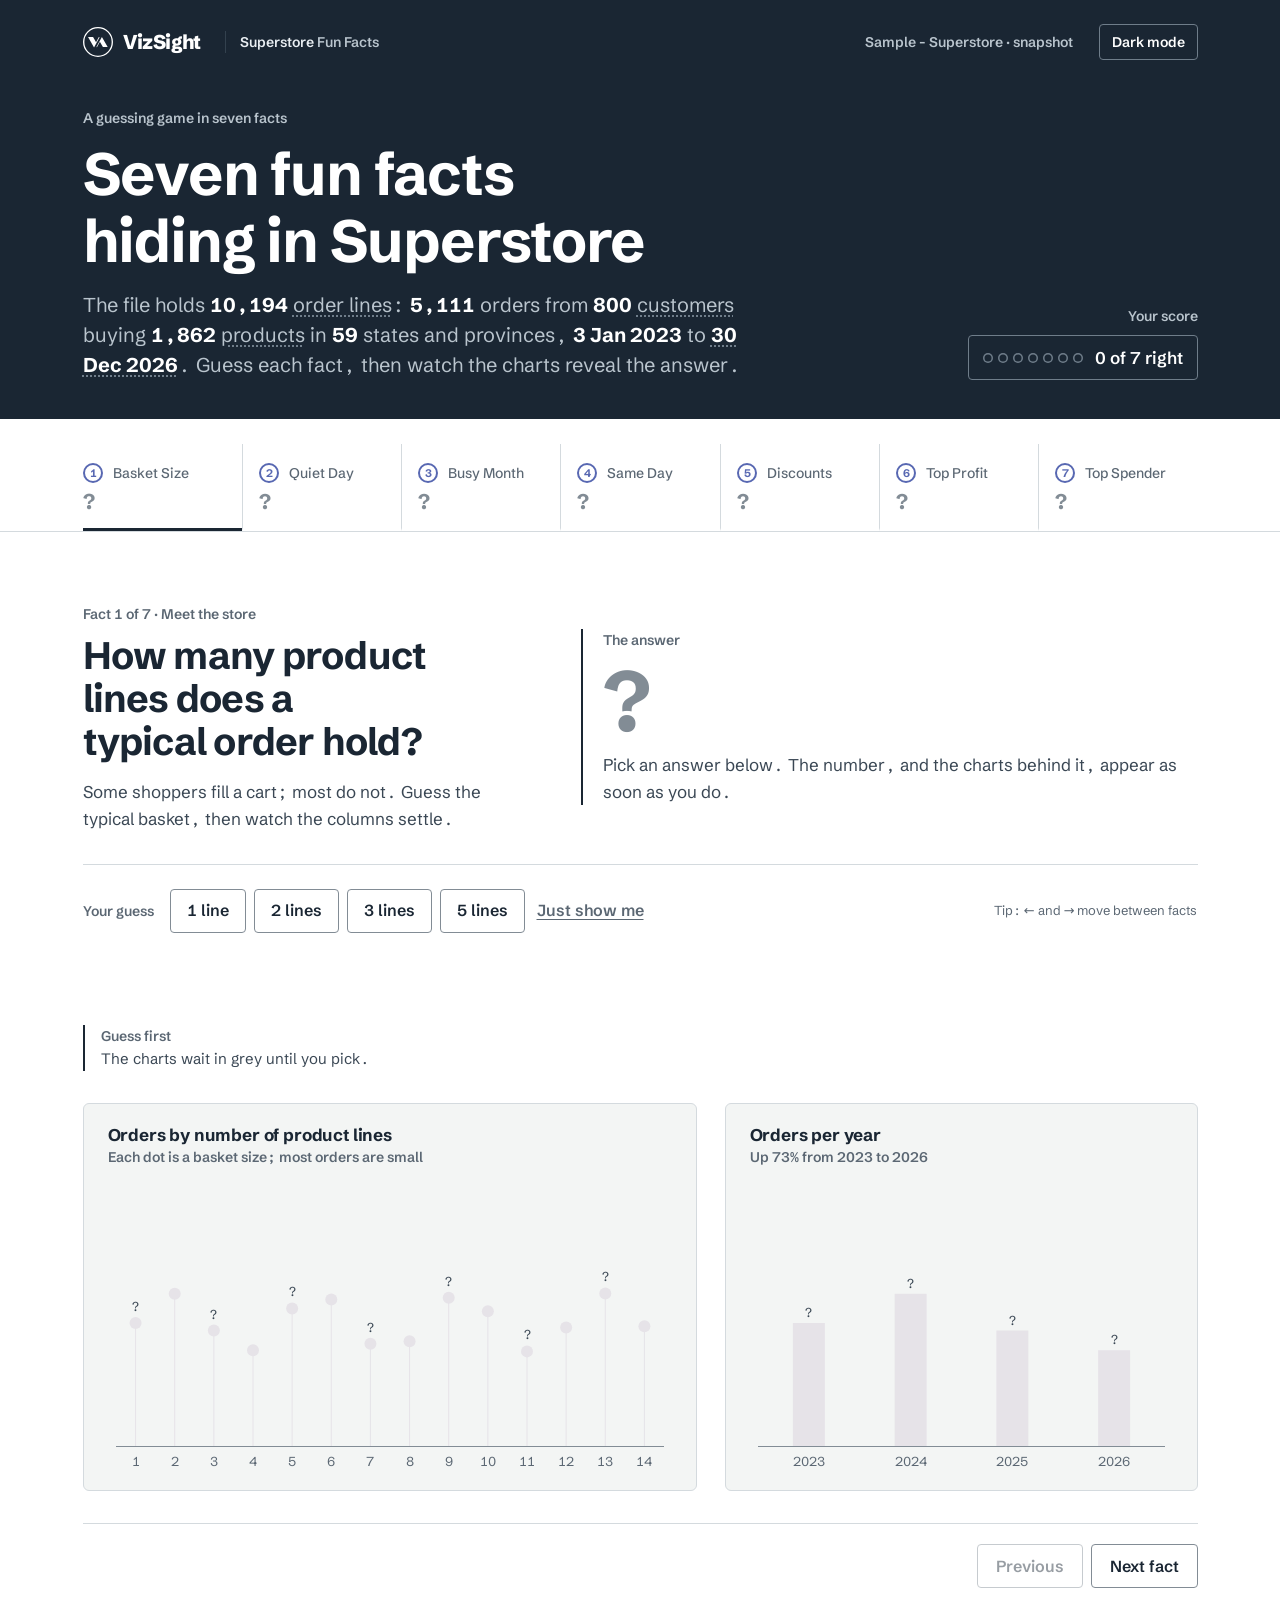
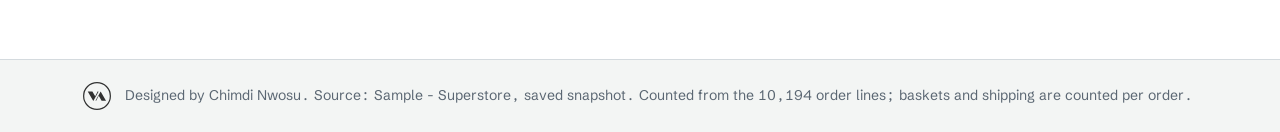
==== portrait/index.html @ 03ca24a1 "Make the landscape (1600 x 1000) version the main page The landscape build is now at the site root. " ====
<!doctype html>
<html lang="en">
  <head>
    <meta charset="utf-8" />
    <meta name="viewport" content="width=device-width, initial-scale=1" />
    <title>Superstore Fun Facts</title>
    <link rel="stylesheet" href="src/styles.css" />
  </head>
  <body>
    <div id="app"></div>
    <!-- Static version for Tableau Public: data.js holds a snapshot of Sample - Superstore,
         and static-data.js answers the app's queries from it in place of the Tableau Extensions API. -->
    <script src="src/data.js"></script>
    <script src="src/static-data.js"></script>
    <script src="src/app.js"></script>
  </body>
</html>
---- portrait/src/styles.css ----
/* Superstore Fun Facts, VizSight Analytics data app design system v0.1 (tokens.css + DESIGN-SYSTEM.md). */
@font-face {
  font-family: "Schibsted Grotesk Variable";
  src: url("schibsted-grotesk-latin-wght-normal.woff2") format("woff2");
  font-weight: 400 900;
  font-style: normal;
  font-display: swap;
}

:root {
  /* chrome */
  --paper: #f3f5f4;
  --surface: #ffffff;
  --ink: #1a2633;
  --ink-2: #3a4754;
  --muted: #5b6773;
  --line: #d4dade;
  --line-strong: #828c95;
  --on-ink: #e9eef2;
  --on-ink-muted: #b9c4cd;
  --on-ink-rule: #33414e;
  --on-ink-line: #6f7d8a;

  /* data: Fieldnotes chart palette, Test 0.1. Positive stays the original green (confirmed), negative is the proposed #C45D51. */
  --data: #5868B2;          /* focus / highlighted mark: chart.state.focus */
  --data-soft: #BAC2E5;     /* comparison tint: indigo.03 */
  --data-neutral: #D9DBE2;  /* de-emphasized context: chart.state.deemphasized */
  --plan: #7B7D86;          /* chart.neutral: exactly on reference */
  --gridline: #E6E3E8;      /* chart.gridline */
  --placeholder: #E6E3E8;   /* pre-guess grey marks */
  --teal: #117a74;          /* positive / favorable: current green, kept */
  --negative: #DB6A93;      /* negative: soft pink (VizSight 0.2), 3.2:1: marks and numbers 24px+ only */
  --redline: #3a4754;       /* variant: graphite annotation (system ink-2); burnt sienna #a8541f, orange #d9560b and magenta #c8235a were tried */

  /* kit categorical (assign by stable category ID: Alpha..Foxtrot = 01..06; first four are the core set) */
  --cat-01: #5868B2; --cat-02: #DE8555; --cat-03: #4698B8; --cat-04: #9B6BA8; --cat-05: #C96383; --cat-06: #687386;
  --mark-outline: #59606F;  /* needed around Apricot (2.77:1 on white) when its boundary matters */
  /* kit sequential, low to high */
  --seq-indigo-1: #F0F1FA; --seq-indigo-2: #D9DDF2; --seq-indigo-3: #BAC2E5; --seq-indigo-4: #8C99CF; --seq-indigo-5: #5868B2; --seq-indigo-6: #35437F;
  --seq-orchid-1: #F6EFF8; --seq-orchid-2: #E8D5ED; --seq-orchid-3: #D2B3DC; --seq-orchid-4: #B98BC6; --seq-orchid-5: #9B6BA8; --seq-orchid-6: #694773;
  /* kit signals */
  --signal-caution: #A66E12; --signal-critical: #A42F49;

  /* shape */
  --radius: 4px;
  --radius-sm: 3px;
  --radius-tag: 2px;
  --radius-board: 6px;
  --shadow-board: 0 30px 60px -40px rgba(26, 38, 51, .45);
  --wrap: 1200px;
  --gutter: clamp(1rem, 4vw, 2.5rem);
  --band: clamp(2.5rem, 5.5vw, 4.5rem);

  /* type */
  --font-sans: "Schibsted Grotesk Variable", ui-sans-serif, system-ui, sans-serif;
  --text-hero: clamp(2.5rem, 1.6rem + 3.8vw, 4.5rem);
  --text-heading: clamp(1.75rem, 1.4rem + 1.4vw, 2.25rem);
  --text-big-number: clamp(3rem, 2rem + 4vw, 5rem);
  --text-kpi: clamp(1.5rem, 1.1rem + 1.6vw, 2.6rem);

  /* chart roles read by app.js */
  --chart-accent: #5868B2;
  --chart-context: #D9DBE2;
  --chart-positive: #117a74;
  --chart-negative: #DB6A93;
  --chart-placeholder: #E6E3E8;
  --app-ink: #1a2633;
  --app-ink-muted: #5b6773;
}

* { box-sizing: border-box; }

/* ---------- Dark theme: token overrides. Toggled by data-theme="dark" on <html>; app.js re-reads the chart tokens on switch. ---------- */
html[data-theme="dark"] {
  --paper: #1f2b38;
  --surface: #151e29;
  --ink: #e3e8ec; /* softened from #eef2f5 so big headings do not glare on the dark surface */
  --ink-2: #c9d2da;
  --muted: #9aa7b3;
  --line: #2f3d4b;
  --line-strong: #6f7d8a;
  --data: #8C99CF;
  --data-soft: #BAC2E5;
  --data-neutral: #3a4756;
  --plan: #9aa3ad;
  --gridline: #2f3d4b;
  --placeholder: #46566a;
  --teal: #3fb8ae;
  --negative: #F08DB2;      /* dark-mode soft pink */
  --mark-outline: #9aa7b3;
  color-scheme: dark;
}
html[data-theme="dark"] .hero { background: #0f1720; }
html[data-theme="dark"] .site-footer { background: #0f1720; color: var(--ink-2); }
html[data-theme="dark"] .site-footer b { color: var(--ink); }
html[data-theme="dark"] .brand-mark, html[data-theme="dark"] .site-footer img { filter: none; }
html[data-theme="dark"] .tile:hover { background: rgba(255, 255, 255, .06); }
html[data-theme="dark"] .tile-n { color: #0f1720; }
html[data-theme="dark"] .choice.right, html[data-theme="dark"] .seg button[aria-pressed="true"], html[data-theme="dark"] .btn.primary { color: #0f1720; }
html[data-theme="dark"] .choice.right, html[data-theme="dark"] .seg button[aria-pressed="true"], html[data-theme="dark"] .btn.primary { background: #c5ced6; border-color: #c5ced6; } /* filled controls a step greyer than text: a large white block glares more than letters do */
html[data-theme="dark"] .btn.primary:hover:not([disabled]) { color: #0f1720; }
html[data-theme="dark"] .tip { background: #eef2f5; color: #1a2633; }
html[data-theme="dark"] .tip .tt, html[data-theme="dark"] .tip .tr span:last-child { color: #1a2633; }
html[data-theme="dark"] .tip .tr { color: #3a4754; }

/* Theme toggle sits at the right end of the hero brand bar */
.theme-toggle { margin-left: 16px; flex: none; display: inline-flex; align-items: center; gap: 8px; background: transparent; cursor: pointer;
  border: 1px solid var(--on-ink-line); border-radius: var(--radius); padding: 6px 12px; min-height: 32px; font-size: 14px; font-weight: 600; color: var(--hero-fg);
  transition: border-color 180ms ease-out; }
.theme-toggle:hover { border-color: var(--data); }
html[data-theme="dark"] .theme-toggle { color: #eef2f5; }
html, body {
  margin: 0;
  background: var(--paper);
  color: var(--ink-2);
  font-family: var(--font-sans);
  font-size: 17px;
  line-height: 1.6;
  font-variant-numeric: tabular-nums;
  -webkit-font-smoothing: antialiased;
}
#app { min-height: 100vh; display: flex; flex-direction: column; }
button { font: inherit; color: inherit; }
button:focus-visible { outline: 2px solid var(--data); outline-offset: 3px; }
b, strong { font-weight: 700; color: var(--ink); }
h1, h2 { text-wrap: balance; font-weight: 700; letter-spacing: -.02em; line-height: 1.12; margin: 0; }
p { text-wrap: pretty; }

.wrap { max-width: var(--wrap); margin: 0 auto; padding-left: var(--gutter); padding-right: var(--gutter); }

/* ---------- Eyebrow, labels ---------- */
.eyebrow { font-size: 14px; font-weight: 600; color: var(--muted); display: block; }
.eyebrow > span { display: none; }
.label { font-size: 14px; font-weight: 600; color: var(--muted); white-space: nowrap; }

/* ---------- Hero band (the one ink band) ---------- */
/* Hero: the one ink band, white text. --hero-fg is the strong text colour. On the lighter grey band the hero redefines the on-ink tokens locally (footer and tooltip keep the dark-band values). */
.hero { --hero-fg: #fff; background: var(--ink); color: var(--hero-fg); }
html[data-theme="dark"] .hero { --hero-fg: var(--ink); --on-ink: var(--ink); --on-ink-muted: var(--ink-2); --on-ink-rule: var(--line); --on-ink-line: var(--line-strong); }
.hero b { color: var(--hero-fg); }
.hero .eyebrow, .hero .label { color: var(--on-ink-muted); }
.brand { display: flex; align-items: center; gap: 10px; padding-top: 24px; padding-bottom: 8px; }
.brand-mark { width: 30px; height: 30px; display: block; }
.brand-name { font-size: 20px; font-weight: 800; letter-spacing: -.03em; color: var(--hero-fg); }
.brand-rule { display: none; }
.brand-app { font-size: 14px; font-weight: 600; color: var(--on-ink-muted); margin-left: 14px; padding-left: 14px; border-left: 1px solid var(--on-ink-rule); white-space: nowrap; }
.brand-app b { color: var(--on-ink); font-weight: 600; }
.brand-space { flex: 1; }
.brand-source { font-size: 14px; font-weight: 600; color: var(--on-ink-muted); white-space: nowrap; }

.top { padding-top: clamp(1.5rem, 3vw, 2.5rem); padding-bottom: clamp(1.5rem, 3vw, 2.5rem); }
.top-row { display: flex; align-items: flex-end; justify-content: space-between; gap: 48px; }
.top-row > div:first-child { flex: 1 1 auto; min-width: 0; }
.top h1 { font-size: clamp(2.25rem, 1.2rem + 3.2vw, 3.5rem); max-width: none; text-wrap: balance; color: var(--hero-fg); margin: 12px 0 16px; }
.intro { margin: 0; font-size: 20px; line-height: 1.5; color: var(--on-ink-muted); max-width: 40rem; }
.score { display: grid; gap: 8px; justify-items: end; flex: none; }
.score-row { display: flex; align-items: center; gap: 12px; border: 1px solid var(--on-ink-line); border-radius: var(--radius);
  padding: 8px 14px; font-weight: 600; color: var(--hero-fg); white-space: nowrap; }
.score-dots { display: inline-flex; gap: 5px; }
.score-dots i { width: 10px; height: 10px; border-radius: 50%; background: transparent; box-shadow: inset 0 0 0 1.5px var(--on-ink-line);
  transition: background-color 180ms ease-out; }
.score-dots i.got, .score-dots i.miss { background: #fff; box-shadow: none; }
.score-row.pop { animation: pop 420ms ease-out; }
@keyframes pop { 40% { transform: scale(1.06); } }

/* Fact tiles: KPI row on the white surface, below the hero, dividers between */
.tiles-band { background: var(--surface); padding-top: clamp(1rem, 2vw, 1.5rem); border-bottom: 1px solid var(--line); }
.tiles { display: grid; grid-template-columns: repeat(7, minmax(0, 1fr)); }
.tile { display: flex; flex-direction: column; gap: 6px; text-align: left; background: transparent; border: 0;
  border-left: 1px solid var(--line); border-bottom: 3px solid transparent; padding: 18px 16px 14px; cursor: pointer;
  transition: background-color 180ms ease-out, border-color 180ms ease-out; }
.tile:first-child { border-left: 0; padding-left: 0; }
.tile:hover { background: rgba(26, 38, 51, .05); }
.tile[aria-current="step"] { border-bottom-color: var(--ink); }
.tile-head { display: flex; align-items: center; gap: 8px; }
/* Redline marker (numbered list that is not a table): solid disc, white number, 16% halo. Scaled down from 26px to 20px. */
.tile-n { display: inline-grid; place-items: center; width: 20px; height: 20px; border-radius: 50%; flex: none;
  background: var(--data); color: #fff; font-size: 11px; font-weight: 700; line-height: 1; box-shadow: 0 0 0 3px #5868b229; margin-right: 2px;
  animation: markerPop 350ms cubic-bezier(.2, .8, .3, 1.3) both; }
/* Entrance: pop in once (scale .3 to 1, opacity 0 to 1, 350ms), 220ms apart in reading order */
.tile:nth-child(1) .tile-n { animation-delay: 0ms; }
.tile:nth-child(2) .tile-n { animation-delay: 220ms; }
.tile:nth-child(3) .tile-n { animation-delay: 440ms; }
.tile:nth-child(4) .tile-n { animation-delay: 660ms; }
.tile:nth-child(5) .tile-n { animation-delay: 880ms; }
.tile:nth-child(6) .tile-n { animation-delay: 1100ms; }
.tile:nth-child(7) .tile-n { animation-delay: 1320ms; }
@keyframes markerPop { from { transform: scale(.3); opacity: 0; } to { transform: scale(1); opacity: 1; } }
.tiles.settled .tile-n { animation: none; }
/* answered / not yet: an open ring with the number for facts not yet guessed, a solid disc with a tick once answered */
.tile:not(.done) .tile-n { background: transparent; color: var(--data); box-shadow: inset 0 0 0 2px var(--data); }
.tile:not(.done) .tile-name { color: var(--muted); font-weight: 500; }
.tile.done .tile-name { color: var(--ink); font-weight: 700; }
.tile.done .tile-n { box-shadow: 0 0 0 3px #5868b240; }
.tile.done[data-tone="pos"] .tile-n { background: var(--teal); box-shadow: 0 0 0 3px #117a7433; }
.tile.done[data-tone="neg"] .tile-n { background: var(--negative); box-shadow: 0 0 0 3px #db6a9333; }
html[data-theme="dark"] .tile:not(.done) .tile-n { color: #8f9ce0; box-shadow: inset 0 0 0 2px #8f9ce0; }
.kbd-hint { margin-left: auto; font-size: 13px; color: var(--muted); align-self: center; }
.score .skip { font-size: 14px; padding: 4px 4px; color: var(--on-ink-muted); }
.score .skip:hover { color: #fff; }
.tile-name { font-size: 14px; font-weight: 600; color: var(--muted); white-space: nowrap; overflow: hidden; text-overflow: ellipsis; }
/* KPI value never wraps and never leaves its cell: size it from the tile's own width (container query), not the viewport.
   The longest answers ("Wednesday", "−$1,981", "September") are about 9 characters, so 15cqw keeps them inside the padded cell. */
.tile { container-type: inline-size; }
.tile-big { font-size: clamp(1.25rem, 15cqw, 2.6rem); font-weight: 700; line-height: 1.1; color: var(--ink); white-space: nowrap; max-width: 100%;
  transform-origin: 50% 60%; }
.tile-big.hidden { color: var(--line-strong); }
.tile-big.flip { animation: flip 600ms cubic-bezier(.2, .7, .2, 1); }
@keyframes flip { from { transform: rotateX(90deg); opacity: 0; } to { transform: none; opacity: 1; } }
/* Signed numbers on light bands: teal / negative with an arrow cue */
.pos { color: var(--teal); }
.neg { color: var(--negative); }
/* Soft pink is under 4.5:1, so negative numbers in running text stay ink and only the arrow wears the pink.
   Headlines (24px and up) can wear it, as can the tile values and the big finding number. */
b.neg { color: var(--ink); }
b.neg .arr { color: var(--negative); }
.card h2 b.neg { color: var(--negative); }

/* ---------- Bands ---------- */
.body { background: var(--surface); padding-top: var(--band); padding-bottom: var(--band); }
.card { animation: none; }
.card.enter-next { animation: enterNext 450ms cubic-bezier(.2, .7, .2, 1); }
.card.enter-prev { animation: enterPrev 450ms cubic-bezier(.2, .7, .2, 1); }
@keyframes enterNext { from { opacity: .35; transform: translateY(16px); } to { opacity: 1; transform: none; } }
@keyframes enterPrev { from { opacity: .35; transform: translateY(16px); } to { opacity: 1; transform: none; } }

/* Finding band: text 5fr, finding number + chart 7fr */
.head { display: grid; grid-template-columns: minmax(0, 5fr) minmax(0, 7fr); gap: clamp(2rem, 4.5vw, 4.5rem); align-items: center; }
.card h2 { font-size: var(--text-heading); max-width: 24ch; margin: 10px 0 14px; color: var(--ink); }
.swap { animation: swap 450ms cubic-bezier(.2, .7, .2, 1); }
@keyframes swap { from { opacity: .35; transform: translateY(8px); } to { opacity: 1; transform: none; } }
.lede { margin: 0; font-size: 17px; line-height: 1.6; color: var(--ink-2); max-width: 36rem; }

.finding { border-left: 2px solid var(--ink); padding-left: 20px; min-height: 0; }
.finding .v { font-size: var(--text-big-number); font-weight: 700; line-height: 1.05; letter-spacing: -.02em; margin: 4px 0 6px;
  white-space: nowrap; color: var(--data); }
.finding .v.hidden { color: var(--line-strong); }
.finding .v.pos { color: var(--teal); }
.finding .v.neg { color: var(--negative); }
.finding .c { font-size: 17px; color: var(--ink-2); margin: 0; max-width: 36rem; }
.finding .why { margin: 14px 0 0; padding-top: 12px; border-top: 1px solid var(--line); font-size: 15px; color: var(--ink-2); }
.finding .why .label { display: block; margin-bottom: 2px; font-size: 14px; }

/* Quiz row: ghost choice buttons, selected in ink */
.quiz { display: grid; grid-template-columns: minmax(0, 1fr); gap: 12px; margin-top: 32px; padding-top: 24px; border-top: 1px solid var(--line); }
.qrow { display: flex; flex-wrap: wrap; align-items: center; gap: 8px; }
.qrow .label { margin-right: 8px; }
.choice { background: transparent; color: var(--ink); border: 1.5px solid var(--line-strong); border-radius: var(--radius);
  padding: 8px 16px; min-height: 40px; font-size: 16px; font-weight: 600; cursor: pointer; white-space: nowrap;
  transition: border-color 180ms ease-out, background-color 180ms ease-out, color 180ms ease-out, opacity 180ms ease-out; }
.choice:hover:not([disabled]) { border-color: var(--data); color: var(--data); }
.choice[disabled] { cursor: default; }
.choice.right { background: var(--ink); border-color: var(--ink); color: #fff; }
.choice.right .tick { margin-left: 6px; font-weight: 700; }
.choice.wrong { border-color: var(--negative); color: var(--ink-2); text-decoration: line-through; text-decoration-color: var(--negative); }
.choice.faded { opacity: .5; }
.skip { border: 0; background: none; padding: 8px 4px; font-size: 16px; font-weight: 600; color: var(--muted); cursor: pointer;
  text-decoration: underline; text-underline-offset: 3px; white-space: nowrap; }
.skip:hover { color: var(--data); }
.verdict { margin: 0; font-size: 15px; color: var(--ink-2); display: flex; align-items: center; gap: 10px; }
.verdict.in { animation: swap 400ms cubic-bezier(.2, .7, .2, 1); }
/* Finding tag: outlined, 1px in its own colour, 2px radius */
.badge { display: inline-flex; align-items: center; border-radius: var(--radius-tag); padding: 1px 8px; font-size: 12px; font-weight: 600;
  white-space: nowrap; flex: none; background: transparent; }
.badge.right { border: 1px solid var(--teal); color: var(--teal); }
.badge.miss { border: 1px solid var(--negative); color: var(--ink-2); }

/* Controls row */
.controls { display: grid; grid-template-columns: minmax(0, 1fr); gap: 16px; margin-top: 24px; }
.ctl { display: flex; align-items: center; gap: 20px; flex-wrap: wrap; min-height: 40px; }
.seg { display: inline-flex; flex-wrap: wrap; gap: 8px; }
.seg button { background: transparent; border: 1.5px solid var(--line-strong); border-radius: var(--radius); padding: 6px 14px; min-height: 36px;
  font-size: 15px; font-weight: 600; color: var(--ink); cursor: pointer; white-space: nowrap;
  transition: color 180ms ease-out, border-color 180ms ease-out, background-color 180ms ease-out; }
.seg button:hover { border-color: var(--data); color: var(--data); }
.seg button[aria-pressed="true"] { background: var(--ink); border-color: var(--ink); color: #fff; }
.ctl-note { font-size: 15px; color: var(--ink-2); }
.hint { margin: 0; font-size: 15px; color: var(--ink-2); border-left: 2px solid var(--ink); padding-left: 16px; max-width: 44rem; }
.hint .label { display: block; margin-bottom: 0; font-size: 14px; }

/* Chart cards: paper on a surface band, 1px line, 6px radius, no shadow */
.charts { display: flex; gap: 28px; margin-top: 32px; align-items: flex-start; }
.chart { flex: none; min-width: 0; background: var(--paper); border: 1px solid var(--line); border-radius: var(--radius-board); padding: 20px 24px 16px; }
.chart .ctitle { font-size: 17px; font-weight: 700; letter-spacing: -.01em; color: var(--ink); margin: 0; white-space: nowrap; line-height: 1.3; }
.chart .csub { font-size: 14px; font-weight: 600; color: var(--muted); margin: 2px 0 10px; white-space: nowrap; line-height: 1.3; }
.chart svg { display: block; overflow: visible; font-family: var(--font-sans); }
.chart svg text { font-size: 13px; font-weight: 400; fill: var(--muted); font-variant-numeric: tabular-nums; }
.chart svg text.name { fill: var(--muted); }
.chart svg text.vlab { fill: var(--ink-2); paint-order: stroke; stroke: var(--paper); stroke-width: 4px; stroke-linejoin: round; }
.chart svg .gridline { stroke: var(--gridline); stroke-width: 1; shape-rendering: crispEdges; }
.chart svg .zeroline { stroke: var(--line-strong); stroke-width: 1; shape-rendering: crispEdges; }
.chart svg .hit { fill: transparent; }
.chart svg .mark { transition: opacity 150ms ease-out; }
.chart svg g:hover > .mark { opacity: .8; }
.chart svg .fade-in { animation: fadeIn 400ms ease-out; }
@keyframes fadeIn { from { opacity: 0; } to { opacity: 1; } }
.legend { display: flex; gap: 16px; font-size: 13px; color: var(--muted); margin: 0 0 6px; white-space: nowrap; }
.legend span { display: inline-flex; align-items: center; gap: 6px; }
.legend i { width: 10px; height: 10px; border-radius: 2px; display: inline-block; }

/* Navigation row */
.footer { display: flex; justify-content: space-between; align-items: center; gap: 12px; border-top: 1px solid var(--line);
  margin-top: 32px; padding-top: 20px; font-size: 14px; color: var(--muted); }
.navbtns { display: flex; gap: 8px; }
.btn { font: 600 16px/1 var(--font-sans); border-radius: var(--radius); padding: 12px 18px; min-height: 44px; cursor: pointer;
  border: 1.5px solid var(--line-strong); background: transparent; color: var(--ink); white-space: nowrap;
  transition: background-color 180ms ease-out, border-color 180ms ease-out, color 180ms ease-out; }
.btn:hover:not([disabled]) { border-color: var(--data); color: var(--data); }
.btn.primary { background: var(--ink); border-color: var(--ink); color: #fff; }
.btn.primary:hover:not([disabled]) { background: var(--data); border-color: var(--data); color: #fff; }
.btn[disabled] { opacity: .45; cursor: not-allowed; }

/* Source and method footer (ink band, white mark) */
/* Footer matches the hero: ink band, white mark, white text */
.site-footer { background: var(--ink); color: var(--on-ink-muted); margin-top: auto; }
.site-footer .wrap { display: flex; align-items: center; gap: 14px; padding-top: 22px; padding-bottom: 22px; font-size: 14px; line-height: 1.5; }
.site-footer img { width: 28px; height: 28px; flex: none; }
.site-footer b { color: #fff; }

/* Tooltip: ink fill, white text, 4px radius, max 260px */
.tip { position: fixed; z-index: 20; pointer-events: none; background: var(--ink); border-radius: var(--radius); padding: 10px 12px;
  font-size: 13px; line-height: 1.45; color: #fff; min-width: 160px; max-width: 260px; opacity: 0; transition: opacity 150ms ease-out; }
.tip.on { opacity: 1; }
.tip .tt { color: #fff; font-size: 13px; font-weight: 700; margin-bottom: 4px; }
.tip .tr { display: flex; justify-content: space-between; gap: 16px; color: var(--on-ink-muted); }
.tip .tr span:last-child { color: #fff; font-variant-numeric: tabular-nums; }

/* Loading and errors: ink text on surface, 2px line-strong left rule (never data colours) */
.loading { padding: 80px 32px; text-align: center; color: var(--ink-2); font-size: 17px; }
.loading .bars { display: inline-flex; gap: 6px; align-items: flex-end; height: 40px; margin-bottom: 14px; }
.loading .bars i { width: 10px; background: var(--data-neutral); animation: grow 900ms ease-out infinite alternate; }
.loading .bars i:nth-child(2) { animation-delay: .15s; } .loading .bars i:nth-child(3) { animation-delay: .3s; } .loading .bars i:nth-child(4) { animation-delay: .45s; }
@keyframes grow { from { height: 10px; } to { height: 40px; } }
.error { margin: 24px var(--gutter); padding: 12px 16px; background: var(--surface); border-left: 2px solid var(--line-strong); color: var(--ink); font-size: 15px; }
.error b { display: block; margin-bottom: 2px; }

@media (max-width: 1100px) { .tiles { grid-template-columns: repeat(4, minmax(0, 1fr)); } .tile:nth-child(4n+1) { border-left: 0; padding-left: 0; } }
@media (max-width: 860px) {
  .head { grid-template-columns: minmax(0, 1fr); gap: 24px; }
  .charts { flex-direction: column; }
  .top-row { flex-direction: column; align-items: flex-start; gap: 20px; }
  .score { justify-items: start; }
}
@media (max-width: 520px) { .tiles { grid-template-columns: repeat(2, minmax(0, 1fr)); } .tile:nth-child(odd) { border-left: 0; padding-left: 0; } }
html.still *, html.still *::before, html.still *::after { animation: none !important; transition: none !important; }
/* Scatter dots: a hairline in the card colour keeps overlapping customers apart; hover lifts one. */
.chart svg .sdot { stroke: var(--paper); stroke-width: 1px; transition: r 180ms ease-out, fill-opacity 180ms ease-out; }
.chart svg.has-lift .sdot { fill-opacity: .35; }
.chart svg.has-lift .sdot.is-lifted { r: 7px; fill-opacity: 1; stroke: var(--ink); stroke-width: 1.5px; }
@media (prefers-reduced-motion: reduce) {
  *, *::before, *::after { animation: none !important; transition: none !important; }
}

/* Footer (VizSight 0.2): a light paper band with a hairline above, grey text and the ink mark, so the hero is the only dark band. */
.site-footer { background: var(--paper); color: var(--muted); border-top: 1px solid var(--line); }
.site-footer b { color: var(--ink); }
.site-footer img { filter: brightness(0); opacity: .8; }
html[data-theme="dark"] .site-footer { background: var(--paper); color: var(--muted); border-top-color: var(--line); }
html[data-theme="dark"] .site-footer img { filter: none; opacity: .85; }

/* Terms with a definition or note: dotted underline; the note opens in the chart tooltip on hover or focus. */
.term { text-decoration: underline dotted; text-decoration-color: var(--line-strong); text-decoration-thickness: 1.5px; text-underline-offset: 3px; cursor: help; }
.term:focus-visible { outline: 2px solid var(--data); outline-offset: 2px; border-radius: 2px; }
.hero .term { text-decoration-color: var(--on-ink-line); }
.tip .tn { font-weight: 400; }
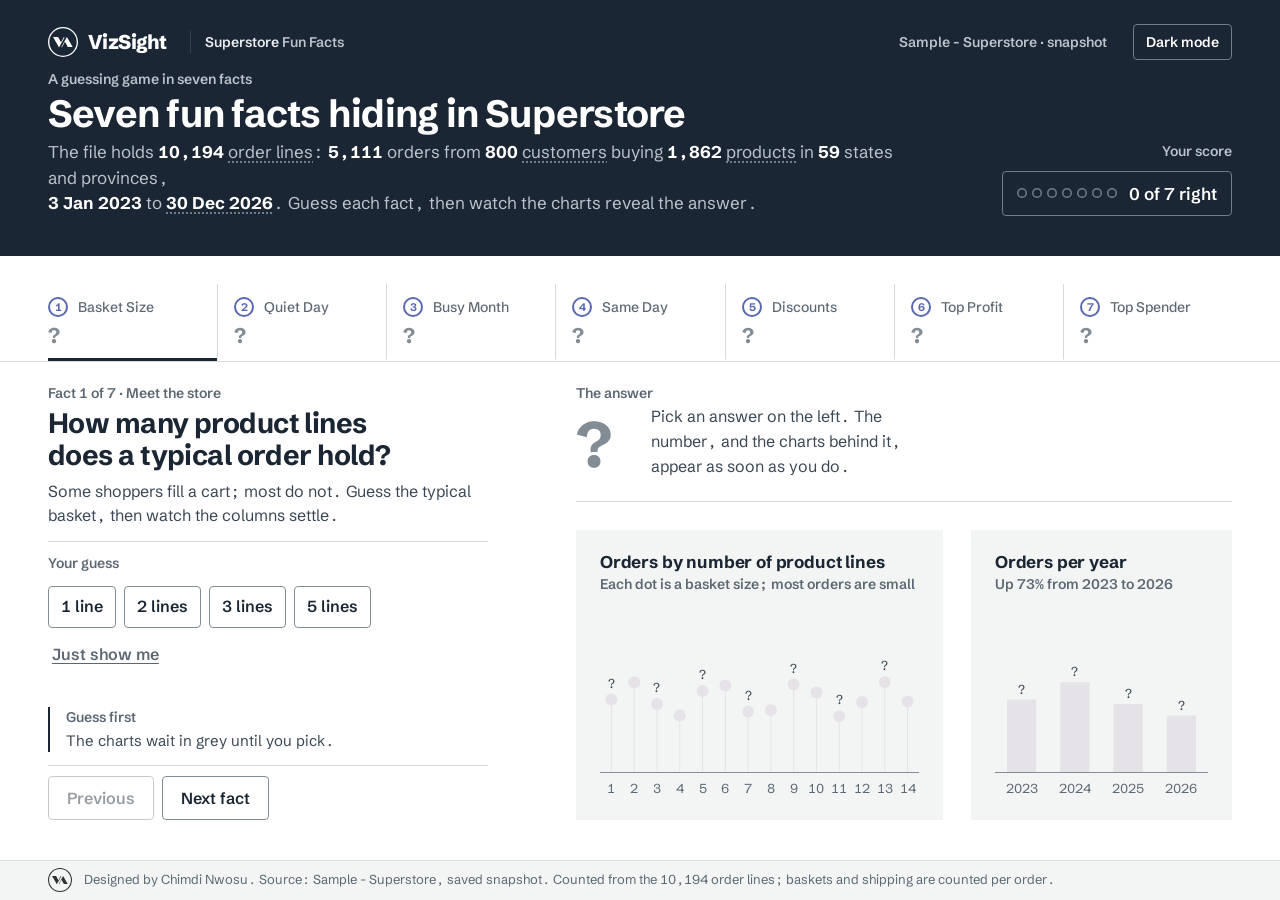
==== commit 4b1e2635: "Add files via upload" ====
--- a/portrait/index.html
+++ b/portrait/index.html
@@ -3,8 +3,9 @@
   <head>
     <meta charset="utf-8" />
     <meta name="viewport" content="width=device-width, initial-scale=1" />
-    <title>Superstore Fun Facts</title>
+    <title>Superstore Fun Facts (landscape draft)</title>
     <link rel="stylesheet" href="src/styles.css" />
+    <link rel="stylesheet" href="src/landscape.css" />
   </head>
   <body>
     <div id="app"></div>
--- a/portrait/src/styles.css
+++ b/portrait/src/styles.css
@@ -29,7 +29,7 @@
   --gridline: #E6E3E8;      /* chart.gridline */
   --placeholder: #E6E3E8;   /* pre-guess grey marks */
   --teal: #117a74;          /* positive / favorable: current green, kept */
-  --negative: #DB6A93;      /* negative: soft pink (VizSight 0.2), 3.2:1: marks and numbers 24px+ only */
+  --negative: #DB6A93;      /* negative: soft pink, a lighter cousin of the redline magenta so annotations stay distinct (3.2:1: marks and numbers 24px+ only) */
   --redline: #3a4754;       /* variant: graphite annotation (system ink-2); burnt sienna #a8541f, orange #d9560b and magenta #c8235a were tried */
 
   /* kit categorical (assign by stable category ID: Alpha..Foxtrot = 01..06; first four are the core set) */
@@ -86,7 +86,7 @@
   --gridline: #2f3d4b;
   --placeholder: #46566a;
   --teal: #3fb8ae;
-  --negative: #F08DB2;      /* dark-mode soft pink */
+  --negative: #F08DB2;      /* dark-mode soft pink (7.3:1 on surface) */
   --mark-outline: #9aa7b3;
   color-scheme: dark;
 }
@@ -253,7 +253,7 @@
 .choice.right { background: var(--ink); border-color: var(--ink); color: #fff; }
 .choice.right .tick { margin-left: 6px; font-weight: 700; }
 .choice.wrong { border-color: var(--negative); color: var(--ink-2); text-decoration: line-through; text-decoration-color: var(--negative); }
-.choice.faded { opacity: .5; }
+.choice.faded { color: var(--muted); border-color: var(--line); } /* recessive but still readable (muted text passes 4.5:1); was 50% opacity, 1.9:1 */
 .skip { border: 0; background: none; padding: 8px 4px; font-size: 16px; font-weight: 600; color: var(--muted); cursor: pointer;
   text-decoration: underline; text-underline-offset: 3px; white-space: nowrap; }
 .skip:hover { color: var(--data); }
@@ -351,13 +351,6 @@
   *, *::before, *::after { animation: none !important; transition: none !important; }
 }
 
-/* Footer (VizSight 0.2): a light paper band with a hairline above, grey text and the ink mark, so the hero is the only dark band. */
-.site-footer { background: var(--paper); color: var(--muted); border-top: 1px solid var(--line); }
-.site-footer b { color: var(--ink); }
-.site-footer img { filter: brightness(0); opacity: .8; }
-html[data-theme="dark"] .site-footer { background: var(--paper); color: var(--muted); border-top-color: var(--line); }
-html[data-theme="dark"] .site-footer img { filter: none; opacity: .85; }
-
 /* Terms with a definition or note: dotted underline; the note opens in the chart tooltip on hover or focus. */
 .term { text-decoration: underline dotted; text-decoration-color: var(--line-strong); text-decoration-thickness: 1.5px; text-underline-offset: 3px; cursor: help; }
 .term:focus-visible { outline: 2px solid var(--data); outline-offset: 2px; border-radius: 2px; }
--- a/portrait/src/landscape.css
+++ b/portrait/src/landscape.css
@@ -0,0 +1,80 @@
+/* Landscape layout: a fixed 1600 x 1000 canvas with no scrolling, spaced like the portrait version.
+   Loaded after styles.css. It only changes layout and sizes; colours, type and components come from styles.css. */
+
+#app { height: 100vh; min-height: 0; overflow: hidden; }
+.wrap { max-width: none; padding-left: 48px; padding-right: 48px; }
+
+/* Hero: brand bar, then headline and intro beside the score (portrait spacing) */
+.brand { padding-top: 24px; padding-bottom: 2px; }
+.top { padding-top: 6px; padding-bottom: 40px; }
+.top-row { flex-direction: row; align-items: flex-end; gap: 48px; }
+.top h1 { font-size: 38px; margin: 2px 0 4px; text-wrap: nowrap; }
+.intro { font-size: 17px; max-width: 62rem; }
+.score { justify-items: end; }
+
+/* Fact tiles: always one row of seven (the canvas never narrows) */
+.tiles-band { padding-top: 28px; } /* with the tile's own 12px, the white section opens 40px above the tile text */
+.tiles { grid-template-columns: repeat(7, minmax(0, 1fr)); }
+.tile:nth-child(n) { border-left: 1px solid var(--line); padding: 12px 16px 10px; }
+.tile:first-child { border-left: 0; padding-left: 0; }
+.tile-big { font-size: clamp(1.25rem, 14cqw, 2.1rem); }
+
+/* Stage: text column beside a visual column, filling the space between the tiles and the footer */
+.body { flex: 1 1 auto; min-height: 0; padding-top: 20px; padding-bottom: 40px; display: flex; }
+.body > .wrap { flex: 1 1 auto; min-height: 0; width: 100%; }
+.card { height: 100%; display: grid; grid-template-columns: 440px minmax(0, 1fr); column-gap: 88px; }
+.col-text { display: flex; flex-direction: column; min-height: 0; }
+.col-visual { display: flex; flex-direction: column; min-height: 0; min-width: 0; }
+
+.col-text .head { display: block; }
+.card h2 { font-size: 28px; max-width: none; margin: 4px 0 8px; }
+.lede { font-size: 16px; line-height: 1.5; }
+
+.quiz { margin-top: 14px; padding-top: 10px; gap: 10px; }
+.qrow { gap: 8px; }
+.qrow .label { flex-basis: 100%; margin: 0 0 4px; }
+.choice { padding: 7px 12px; min-height: 40px; font-size: 16px; }
+.skip { font-size: 16px; padding: 6px 4px; }
+.kbd-hint { display: none; }
+
+.controls { margin-top: 12px; gap: 12px; }
+.ctl { gap: 14px; min-height: 0; }
+.seg { gap: 8px; }
+.seg button { padding: 6px 12px; min-height: 36px; font-size: 15px; }
+/* Four options that cannot fit one row sit two by two, so no option is left alone on a line. */
+.seg:has(> button:nth-child(4):last-child) { display: inline-grid; grid-template-columns: repeat(2, auto); justify-content: start; }
+.hint { font-size: 15px; line-height: 1.55; }
+
+.footer { margin-top: auto; padding-top: 10px; }
+
+/* Finding: a strip across the top of the visual column (number, what it means, why it matters) */
+.finding { display: grid; grid-template-columns: auto minmax(0, 1fr) minmax(0, 1fr); column-gap: 40px; align-items: end;
+  border-left: 0; border-bottom: 1px solid var(--line); padding: 0 0 22px; }
+.finding > .label { grid-column: 1 / -1; }
+.finding .v { font-size: 64px; margin: 2px 0 0; grid-column: 1; }
+.finding .c { font-size: 16px; line-height: 1.55; grid-column: 2; align-self: end; }
+.finding .why { grid-column: 3; margin: 0; padding: 0 0 0 24px; border-top: 0; border-left: 1px solid var(--line); font-size: 15px; line-height: 1.55; align-self: end; }
+
+/* Charts: fill the rest of the visual column */
+.charts { flex: 1 1 auto; flex-direction: row; min-height: 0; margin-top: 28px; gap: 28px; align-items: stretch; }
+.chart { padding: 21px 24px 24px; position: relative; } /* even padding to the ink on all four sides (the title line adds 3px above its letters); the plot fills the rest. Relative, so the plot is placed from the card itself */
+
+/* Footer: one line */
+.site-footer .wrap { padding-top: 8px; padding-bottom: 8px; font-size: 13px; gap: 12px; }
+.site-footer img { width: 24px; height: 24px; }
+
+/* Footer, option 1: a light grey band instead of a second navy one, so the hero carries the brand weight
+   and the footer quietly closes the page. Grey text, hairline above, the logo in ink. */
+.site-footer { background: var(--paper); color: var(--muted); border-top: 1px solid var(--line); }
+.site-footer .wrap { padding-top: 7px; } /* 1px less, so the hairline keeps the canvas at 1000px */
+.site-footer b { color: var(--ink); }
+.site-footer img { filter: brightness(0); opacity: .8; }
+html[data-theme="dark"] .site-footer { background: var(--paper); color: var(--muted); border-top-color: var(--line); }
+html[data-theme="dark"] .site-footer img { filter: none; opacity: .85; }
+
+/* Previous / Next sit on the text column's left edge, like everything else in the column. */
+.col-text .footer { justify-content: flex-start; }
+.col-text .footer > span:empty { display: none; }
+
+/* Chart cards: square grey panes with no border; the pale grey alone marks each card on the white page (owner choice, 25 Nov 2026). */
+.chart { border: 0; border-radius: 0; }
